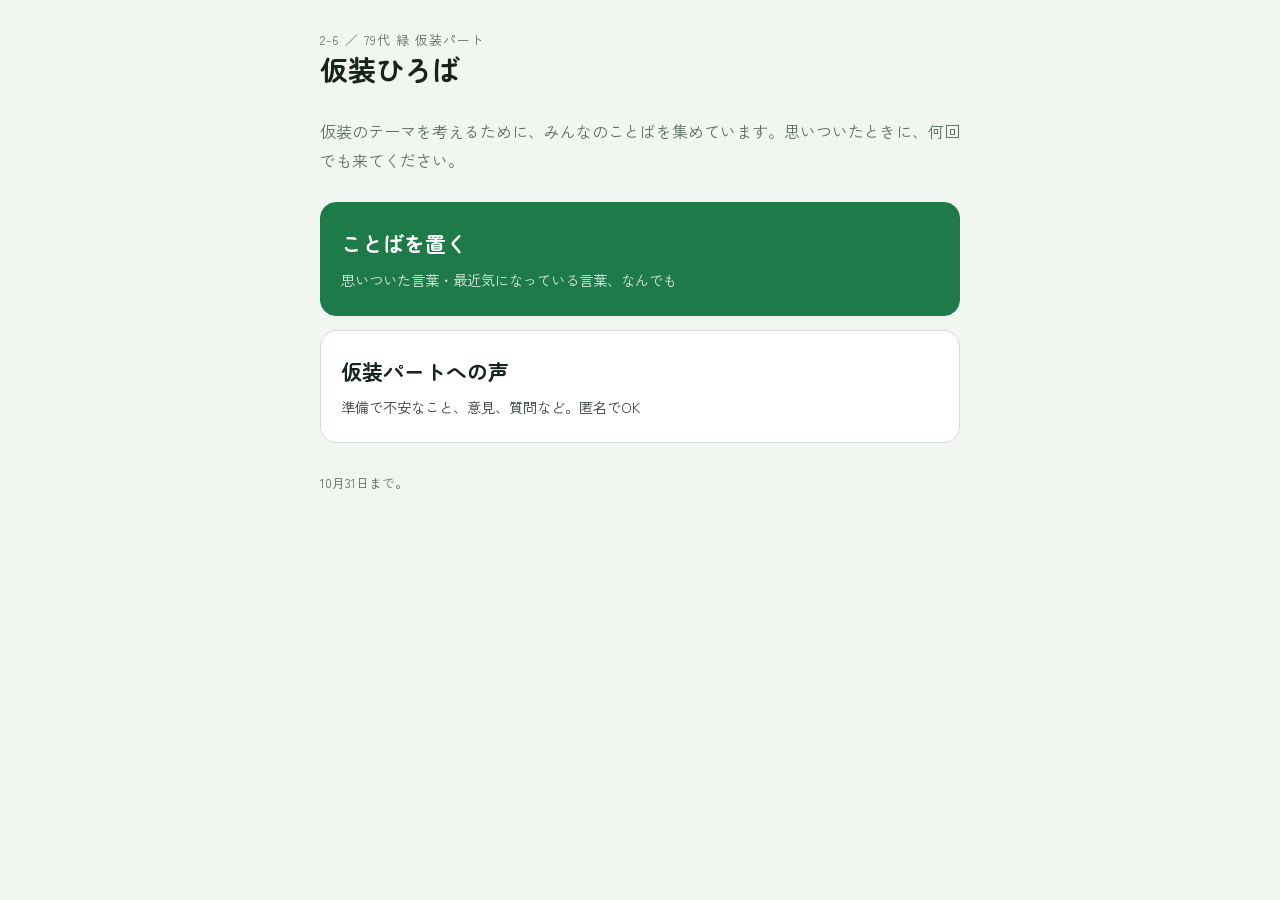
==== index.html @ 7e6b4739 "Add files via upload" ====
<!doctype html>
<html lang="ja">
<head>
<meta charset="utf-8">
<meta name="viewport" content="width=device-width,initial-scale=1,viewport-fit=cover">
<title>79緑 仮装ひろば</title>
<link rel="stylesheet" href="https://fonts.googleapis.com/css2?family=Zen+Maru+Gothic:wght@500;700&family=Zen+Kaku+Gothic+New:wght@400;700&display=swap">
<link rel="stylesheet" href="style.css">
</head>
<body>
<main class="wrap">
  <header>
    <p class="eyebrow">2-6 ／ 79代 緑 仮装パート</p>
    <h1>仮装ひろば</h1>
  </header>
  <p class="lead">仮装のテーマを考えるために、みんなのことばを集めています。思いついたときに、何回でも来てください。</p>

  <nav class="doors">
    <a class="door main" href="kotoba.html">
      <b>ことばを置く</b>
      <span>思いついた言葉・最近気になっている言葉、なんでも</span>
    </a>
    <a class="door" href="koe.html">
      <b>仮装パートへの声</b>
      <span>準備で不安なこと、意見、質問など。匿名でOK</span>
    </a>
  </nav>

  <footer>10月31日まで。</footer>
</main>
</body>
</html>
---- style.css ----
/* 79緑 仮装ひろば：1カラム、緑の葉と土の色。ことばはチップで並べる */
:root{
  --bg:#f2f6f0; --surface:#ffffff; --fg:#16241b; --muted:#5b6e61; --line:#d3ded4;
  --leaf:#1f7a4a; --leaf-ink:#ffffff; --leaf-soft:#dcefe2; --soil:#7a5a36; --warn:#b3541e;
  --display:"Zen Maru Gothic","Hiragino Maru Gothic ProN","Yu Gothic",sans-serif;
  --body:"Zen Kaku Gothic New","Hiragino Kaku Gothic ProN","Yu Gothic","Meiryo",sans-serif;
  color-scheme:light;
}
@media (prefers-color-scheme: dark){
  :root{ --bg:#0f1712; --surface:#17221a; --fg:#e5eee7; --muted:#9bb0a1; --line:#2b3a2f;
    --leaf:#5fc48a; --leaf-ink:#0f1712; --leaf-soft:#1e3828; --soil:#c9a57a; --warn:#f0a26f; color-scheme:dark }
}
*{box-sizing:border-box}
html,body{margin:0}
body{background:var(--bg);color:var(--fg);font-family:var(--body);font-size:16px;line-height:1.8;
  padding-inline:16px;padding-block:28px 64px}
.wrap{max-width:640px;margin-inline:auto;display:flex;flex-direction:column;gap:28px}
h1,h2{font-family:var(--display);line-height:1.35;margin:0;text-wrap:balance}
h1{font-size:1.75rem}
h2{font-size:1.2rem}
p{margin:0}
a{color:var(--leaf)}
.eyebrow{font-size:.8rem;letter-spacing:.08em;color:var(--muted)}
.lead{color:var(--muted)}
.back{font-size:.9rem;text-decoration:none}

.doors{display:grid;gap:14px}
.door{display:flex;flex-direction:column;gap:4px;padding:22px 20px;border-radius:16px;text-decoration:none;
  background:var(--surface);border:1.5px solid var(--line);color:var(--fg)}
.door.main{background:var(--leaf);border-color:var(--leaf);color:var(--leaf-ink)}
.door b{font-family:var(--display);font-size:1.3rem}
.door span{font-size:.9rem;opacity:.85}

.card{background:var(--surface);border:1px solid var(--line);border-radius:14px;padding:18px;display:flex;flex-direction:column;gap:14px}
label{font-weight:700;font-size:.95rem}
.hint{font-weight:400;color:var(--muted);font-size:.85rem}
input[type=text],textarea{font:inherit;color:var(--fg);background:var(--bg);border:1.5px solid var(--line);
  border-radius:10px;padding:10px 12px;width:100%}
textarea{min-height:7em;resize:vertical}
.row{display:flex;gap:8px}
.row input{flex:1;min-width:0}
button{font:inherit;cursor:pointer}
.send{background:var(--leaf);color:var(--leaf-ink);border:0;border-radius:10px;padding:10px 20px;font-weight:700;white-space:nowrap}
.send:disabled{opacity:.5;cursor:default}
.field{display:flex;flex-direction:column;gap:6px}
.chips{display:flex;flex-wrap:wrap;gap:6px}
.chip{background:var(--bg);color:var(--fg);border:1.5px solid var(--line);border-radius:999px;padding:4px 12px;font-size:.9rem}
.chip[aria-pressed="true"]{background:var(--leaf-soft);border-color:var(--leaf)}
details summary{cursor:pointer;color:var(--muted);font-size:.9rem}
details[open] summary{margin-bottom:10px}
details > div{display:flex;flex-direction:column;gap:14px}
button:focus-visible,input:focus-visible,textarea:focus-visible,a:focus-visible,summary:focus-visible{outline:3px solid var(--leaf);outline-offset:2px}

.toast{min-height:1.6em;font-size:.9rem;color:var(--leaf)}
.toast.err{color:var(--warn)}

.wall{display:flex;flex-wrap:wrap;gap:8px}
.word{background:var(--surface);border:1px solid var(--line);border-radius:999px;padding:4px 14px;font-family:var(--display);
  animation:pop .35s ease-out}
.word small{color:var(--muted);font-family:var(--body);margin-left:4px}
.word.mine{border-color:var(--soil)}
.empty{color:var(--muted);font-size:.95rem}
.closed{background:var(--surface);border:1.5px dashed var(--line);border-radius:14px;padding:18px;color:var(--muted)}
@keyframes pop{from{transform:scale(.85)}to{transform:none}}
@media (prefers-reduced-motion: reduce){.word{animation:none}}
footer{color:var(--muted);font-size:.8rem}
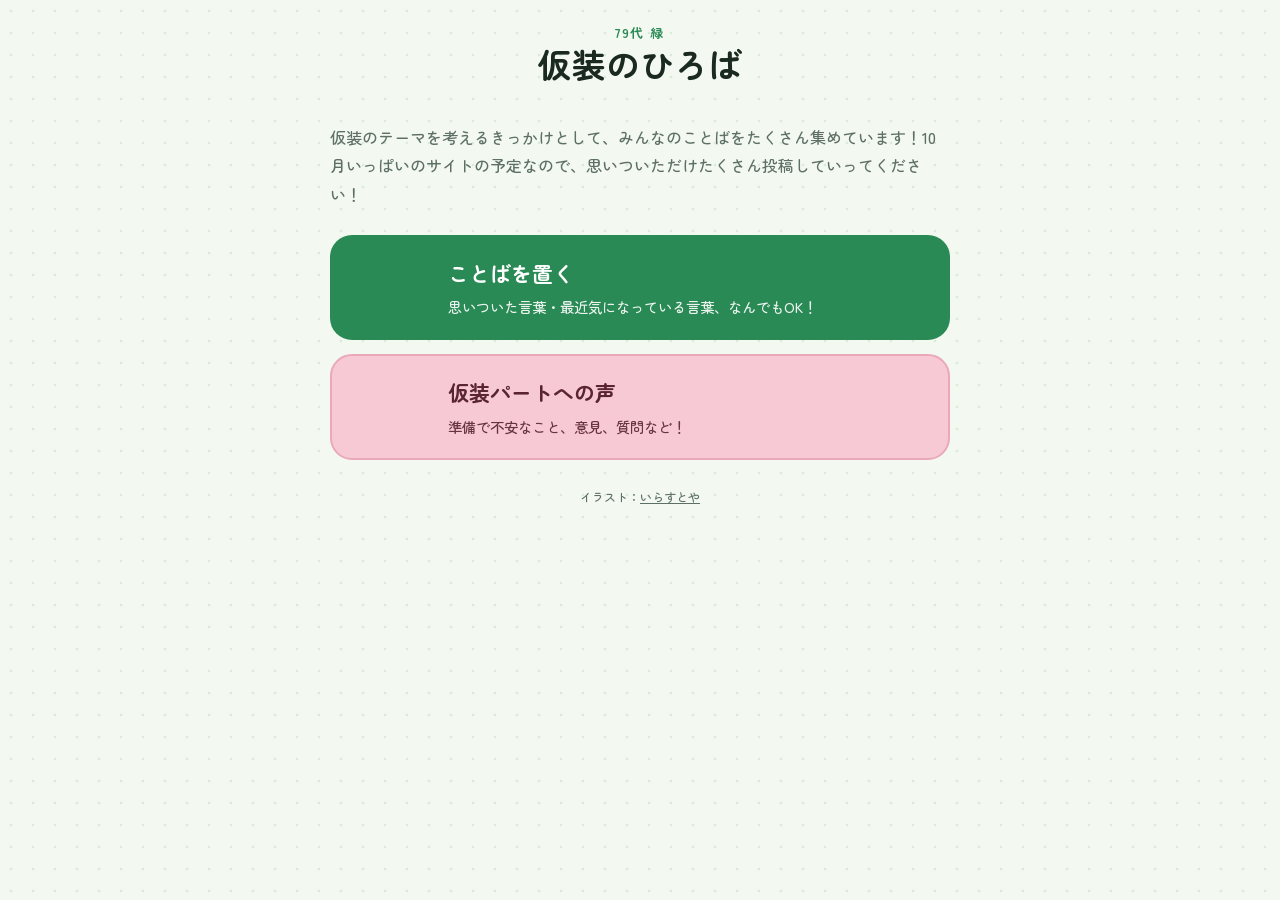
==== commit 6658aad3: "Add files via upload" ====
--- a/index.html
+++ b/index.html
@@ -3,30 +3,38 @@
 <head>
 <meta charset="utf-8">
 <meta name="viewport" content="width=device-width,initial-scale=1,viewport-fit=cover">
-<title>79緑 仮装ひろば</title>
-<link rel="stylesheet" href="https://fonts.googleapis.com/css2?family=Zen+Maru+Gothic:wght@500;700&family=Zen+Kaku+Gothic+New:wght@400;700&display=swap">
+<title>79緑 仮装のひろば</title>
+<link rel="stylesheet" href="https://fonts.googleapis.com/css2?family=Zen+Maru+Gothic:wght@500;700&display=swap">
 <link rel="stylesheet" href="style.css">
 </head>
 <body>
 <main class="wrap">
-  <header>
-    <p class="eyebrow">2-6 ／ 79代 緑 仮装パート</p>
-    <h1>仮装ひろば</h1>
+  <header class="hero">
+    <img src="images/undoukai_class_hata_girl.png" alt="">
+    <h1><span>79代 緑</span>仮装のひろば</h1>
+    <img src="images/undoukai_class_hata_boy.png" alt="">
   </header>
-  <p class="lead">仮装のテーマを考えるために、みんなのことばを集めています。思いついたときに、何回でも来てください。</p>
+
+  <p class="lead">仮装のテーマを考えるきっかけとして、みんなのことばをたくさん集めています！10月いっぱいのサイトの予定なので、思いついただけたくさん投稿していってください！</p>
 
   <nav class="doors">
     <a class="door main" href="kotoba.html">
-      <b>ことばを置く</b>
-      <span>思いついた言葉・最近気になっている言葉、なんでも</span>
+      <img src="images/book_hirameki_keihatsu_woman.png" alt="">
+      <div>
+        <b>ことばを置く</b>
+        <span>思いついた言葉・最近気になっている言葉、なんでもOK！</span>
+      </div>
     </a>
-    <a class="door" href="koe.html">
-      <b>仮装パートへの声</b>
-      <span>準備で不安なこと、意見、質問など。匿名でOK</span>
+    <a class="door sub" href="koe.html">
+      <img src="images/pose_kyosyu_boy.png" alt="">
+      <div>
+        <b>仮装パートへの声</b>
+        <span>準備で不安なこと、意見、質問など！</span>
+      </div>
     </a>
   </nav>
 
-  <footer>10月31日まで。</footer>
+  <p class="credit">イラスト：<a href="https://www.irasutoya.com/" target="_blank" rel="noopener">いらすとや</a></p>
 </main>
 </body>
 </html>
--- a/style.css
+++ b/style.css
@@ -1,66 +1,84 @@
-/* 79緑 仮装ひろば：1カラム、緑の葉と土の色。ことばはチップで並べる */
+/* 79緑 仮装のひろば：1カラム。緑と白にピンクをひとさじ、丸ゴシックで、いらすとやのイラストを添える */
 :root{
-  --bg:#f2f6f0; --surface:#ffffff; --fg:#16241b; --muted:#5b6e61; --line:#d3ded4;
-  --leaf:#1f7a4a; --leaf-ink:#ffffff; --leaf-soft:#dcefe2; --soil:#7a5a36; --warn:#b3541e;
-  --display:"Zen Maru Gothic","Hiragino Maru Gothic ProN","Yu Gothic",sans-serif;
-  --body:"Zen Kaku Gothic New","Hiragino Kaku Gothic ProN","Yu Gothic","Meiryo",sans-serif;
+  --bg:#f3f8f1; --dot:#dcebd8; --surface:#ffffff; --fg:#1b2a20; --muted:#5e7065; --line:#d6e3d6;
+  --leaf:#2a8a55; --leaf-ink:#ffffff; --leaf-soft:#dff1e4;
+  --pink:#f6c9d4; --pink-ink:#5a2433; --pink-line:#eaa9b9;
+  --soil:#b07a45; --warn:#c0532a;
+  --round:"Zen Maru Gothic","Hiragino Maru Gothic ProN","Yu Gothic","Meiryo",sans-serif;
   color-scheme:light;
 }
 @media (prefers-color-scheme: dark){
-  :root{ --bg:#0f1712; --surface:#17221a; --fg:#e5eee7; --muted:#9bb0a1; --line:#2b3a2f;
-    --leaf:#5fc48a; --leaf-ink:#0f1712; --leaf-soft:#1e3828; --soil:#c9a57a; --warn:#f0a26f; color-scheme:dark }
+  :root{ --bg:#0f1712; --dot:#1a2a1f; --surface:#17221a; --fg:#e6efe8; --muted:#9db1a2; --line:#2c3c30;
+    --leaf:#62c78e; --leaf-ink:#0f1712; --leaf-soft:#1f3a2a;
+    --pink:#4a2a33; --pink-ink:#ffdbe3; --pink-line:#7a4554;
+    --soil:#d9a873; --warn:#f0a26f; color-scheme:dark }
 }
 *{box-sizing:border-box}
 html,body{margin:0}
-body{background:var(--bg);color:var(--fg);font-family:var(--body);font-size:16px;line-height:1.8;
-  padding-inline:16px;padding-block:28px 64px}
-.wrap{max-width:640px;margin-inline:auto;display:flex;flex-direction:column;gap:28px}
-h1,h2{font-family:var(--display);line-height:1.35;margin:0;text-wrap:balance}
-h1{font-size:1.75rem}
+body{background-color:var(--bg);background-image:radial-gradient(var(--dot) 1.5px,transparent 1.6px);background-size:22px 22px;
+  color:var(--fg);font-family:var(--round);font-weight:500;font-size:16px;line-height:1.8;
+  padding-inline:16px;padding-block:24px 64px}
+.wrap{max-width:620px;margin-inline:auto;display:flex;flex-direction:column;gap:26px}
+h1,h2{line-height:1.35;margin:0;text-wrap:balance;font-weight:700}
+h1{font-size:1.9rem}
 h2{font-size:1.2rem}
 p{margin:0}
 a{color:var(--leaf)}
-.eyebrow{font-size:.8rem;letter-spacing:.08em;color:var(--muted)}
 .lead{color:var(--muted)}
-.back{font-size:.9rem;text-decoration:none}
+.back{font-size:.9rem;text-decoration:none;font-weight:700}
+
+/* トップの見出し：旗をふる2人で名前をはさむ */
+.hero{display:grid;grid-template-columns:minmax(0,1fr) auto minmax(0,1fr);align-items:end;gap:6px;text-align:center}
+.hero img{width:100%;max-width:120px;height:auto;justify-self:center}
+.hero h1{font-size:2.1rem;padding-bottom:10px}
+.hero h1 span{display:block;font-size:.8rem;color:var(--leaf);letter-spacing:.12em}
+
+/* ページの見出し：右にイラスト */
+.pagehead{display:flex;align-items:center;justify-content:space-between;gap:12px}
+.pagehead h1{font-size:1.65rem;word-break:keep-all;min-width:0}
+.pagehead img{width:96px;max-width:30%;height:auto;flex:none}
 
 .doors{display:grid;gap:14px}
-.door{display:flex;flex-direction:column;gap:4px;padding:22px 20px;border-radius:16px;text-decoration:none;
-  background:var(--surface);border:1.5px solid var(--line);color:var(--fg)}
-.door.main{background:var(--leaf);border-color:var(--leaf);color:var(--leaf-ink)}
-.door b{font-family:var(--display);font-size:1.3rem}
-.door span{font-size:.9rem;opacity:.85}
+.door{display:flex;align-items:center;gap:14px;padding:18px 18px;border-radius:22px;text-decoration:none;
+  border:2px solid transparent;color:var(--fg);transition:transform .15s ease}
+.door:hover{transform:translateY(-2px)}
+.door > div{display:flex;flex-direction:column;gap:2px;min-width:0}
+.door img{width:84px;height:auto;flex:none}
+.door b{font-size:1.3rem}
+.door span{font-size:.9rem;opacity:.9}
+.door.main{background:var(--leaf);color:var(--leaf-ink)}
+.door.sub{background:var(--pink);color:var(--pink-ink);border-color:var(--pink-line)}
 
-.card{background:var(--surface);border:1px solid var(--line);border-radius:14px;padding:18px;display:flex;flex-direction:column;gap:14px}
-label{font-weight:700;font-size:.95rem}
-.hint{font-weight:400;color:var(--muted);font-size:.85rem}
-input[type=text],textarea{font:inherit;color:var(--fg);background:var(--bg);border:1.5px solid var(--line);
-  border-radius:10px;padding:10px 12px;width:100%}
-textarea{min-height:7em;resize:vertical}
+.card{background:var(--surface);border:2px solid var(--line);border-radius:20px;padding:18px;display:flex;flex-direction:column;gap:16px}
+label,.label{font-weight:700;font-size:.95rem}
+.hint{font-weight:500;color:var(--muted);font-size:.85rem}
+.req{color:var(--warn);font-size:.8rem;margin-left:4px}
+input[type=text],textarea{font:inherit;color:var(--fg);background:var(--bg);border:2px solid var(--line);
+  border-radius:14px;padding:10px 12px;width:100%}
+textarea{min-height:6.5em;resize:vertical}
 .row{display:flex;gap:8px}
 .row input{flex:1;min-width:0}
 button{font:inherit;cursor:pointer}
-.send{background:var(--leaf);color:var(--leaf-ink);border:0;border-radius:10px;padding:10px 20px;font-weight:700;white-space:nowrap}
+.send{background:var(--leaf);color:var(--leaf-ink);border:0;border-radius:14px;padding:10px 22px;font-weight:700;white-space:nowrap}
 .send:disabled{opacity:.5;cursor:default}
 .field{display:flex;flex-direction:column;gap:6px}
 .chips{display:flex;flex-wrap:wrap;gap:6px}
-.chip{background:var(--bg);color:var(--fg);border:1.5px solid var(--line);border-radius:999px;padding:4px 12px;font-size:.9rem}
+.chip{background:var(--bg);color:var(--fg);border:2px solid var(--line);border-radius:999px;padding:4px 13px;font-size:.9rem}
 .chip[aria-pressed="true"]{background:var(--leaf-soft);border-color:var(--leaf)}
-details summary{cursor:pointer;color:var(--muted);font-size:.9rem}
-details[open] summary{margin-bottom:10px}
-details > div{display:flex;flex-direction:column;gap:14px}
-button:focus-visible,input:focus-visible,textarea:focus-visible,a:focus-visible,summary:focus-visible{outline:3px solid var(--leaf);outline-offset:2px}
+.chips.warn .chip{border-color:var(--warn)}
+button:focus-visible,input:focus-visible,textarea:focus-visible,a:focus-visible{outline:3px solid var(--leaf);outline-offset:2px}
 
-.toast{min-height:1.6em;font-size:.9rem;color:var(--leaf)}
+.toast{min-height:1.6em;font-size:.9rem;color:var(--leaf);font-weight:700}
 .toast.err{color:var(--warn)}
 
 .wall{display:flex;flex-wrap:wrap;gap:8px}
-.word{background:var(--surface);border:1px solid var(--line);border-radius:999px;padding:4px 14px;font-family:var(--display);
-  animation:pop .35s ease-out}
-.word small{color:var(--muted);font-family:var(--body);margin-left:4px}
+.word{background:var(--surface);border:2px solid var(--line);border-radius:999px;padding:4px 14px;animation:pop .35s ease-out}
+.word:nth-child(3n+2){border-color:var(--pink-line)}
+.word:nth-child(3n+3){border-color:var(--leaf-soft)}
+.word small{color:var(--muted);margin-left:4px}
 .word.mine{border-color:var(--soil)}
 .empty{color:var(--muted);font-size:.95rem}
-.closed{background:var(--surface);border:1.5px dashed var(--line);border-radius:14px;padding:18px;color:var(--muted)}
 @keyframes pop{from{transform:scale(.85)}to{transform:none}}
-@media (prefers-reduced-motion: reduce){.word{animation:none}}
-footer{color:var(--muted);font-size:.8rem}
+@media (prefers-reduced-motion: reduce){.word{animation:none}.door{transition:none}}
+.credit{color:var(--muted);font-size:.75rem;text-align:center}
+.credit a{color:inherit}
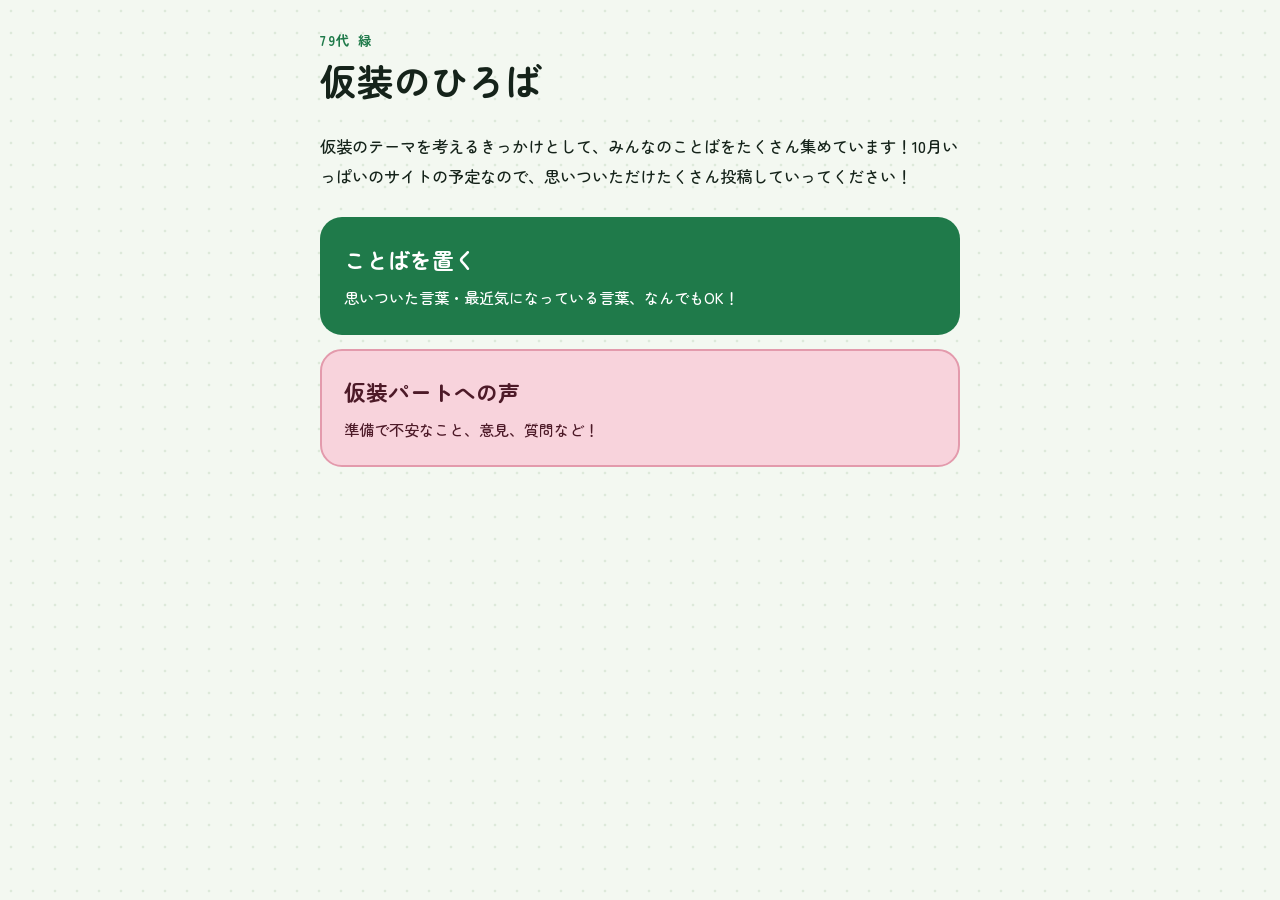
==== commit c47bf619: "Add files via upload" ====
--- a/index.html
+++ b/index.html
@@ -9,32 +9,23 @@
 </head>
 <body>
 <main class="wrap">
-  <header class="hero">
-    <img src="images/undoukai_class_hata_girl.png" alt="">
-    <h1><span>79代 緑</span>仮装のひろば</h1>
-    <img src="images/undoukai_class_hata_boy.png" alt="">
+  <header class="top">
+    <span class="sub">79代 緑</span>
+    <h1>仮装のひろば</h1>
   </header>
 
   <p class="lead">仮装のテーマを考えるきっかけとして、みんなのことばをたくさん集めています！10月いっぱいのサイトの予定なので、思いついただけたくさん投稿していってください！</p>
 
   <nav class="doors">
     <a class="door main" href="kotoba.html">
-      <img src="images/book_hirameki_keihatsu_woman.png" alt="">
-      <div>
-        <b>ことばを置く</b>
-        <span>思いついた言葉・最近気になっている言葉、なんでもOK！</span>
-      </div>
+      <b>ことばを置く</b>
+      <span>思いついた言葉・最近気になっている言葉、なんでもOK！</span>
     </a>
     <a class="door sub" href="koe.html">
-      <img src="images/pose_kyosyu_boy.png" alt="">
-      <div>
-        <b>仮装パートへの声</b>
-        <span>準備で不安なこと、意見、質問など！</span>
-      </div>
+      <b>仮装パートへの声</b>
+      <span>準備で不安なこと、意見、質問など！</span>
     </a>
   </nav>
-
-  <p class="credit">イラスト：<a href="https://www.irasutoya.com/" target="_blank" rel="noopener">いらすとや</a></p>
 </main>
 </body>
 </html>
--- a/style.css
+++ b/style.css
@@ -1,58 +1,51 @@
-/* 79緑 仮装のひろば：1カラム。緑と白にピンクをひとさじ、丸ゴシックで、いらすとやのイラストを添える */
+/* 79緑 仮装のひろば：1カラム。緑と白にピンクをひとさじ、丸ゴシック。ことばは「海」に浮かべて流す */
 :root{
-  --bg:#f3f8f1; --dot:#dcebd8; --surface:#ffffff; --fg:#1b2a20; --muted:#5e7065; --line:#d6e3d6;
-  --leaf:#2a8a55; --leaf-ink:#ffffff; --leaf-soft:#dff1e4;
-  --pink:#f6c9d4; --pink-ink:#5a2433; --pink-line:#eaa9b9;
-  --soil:#b07a45; --warn:#c0532a;
+  --bg:#f3f8f1; --dot:#dde9da; --surface:#ffffff; --fg:#15231a; --muted:#46584c; --line:#cfdccf;
+  --leaf:#1f7a4a; --leaf-ink:#ffffff; --leaf-soft:#dcefe2;
+  --pink:#f8d3dc; --pink-ink:#4d1a28; --pink-line:#e39aac;
+  --warn:#b2401a;
+  --sea-top:#cfeee6; --sea-bottom:#4fa9a0; --sea-ink:#0f2e2b; --bubble:#ffffff; --bubble-line:#9fd4cb; --new:#ffe58a;
   --round:"Zen Maru Gothic","Hiragino Maru Gothic ProN","Yu Gothic","Meiryo",sans-serif;
   color-scheme:light;
 }
 @media (prefers-color-scheme: dark){
-  :root{ --bg:#0f1712; --dot:#1a2a1f; --surface:#17221a; --fg:#e6efe8; --muted:#9db1a2; --line:#2c3c30;
-    --leaf:#62c78e; --leaf-ink:#0f1712; --leaf-soft:#1f3a2a;
-    --pink:#4a2a33; --pink-ink:#ffdbe3; --pink-line:#7a4554;
-    --soil:#d9a873; --warn:#f0a26f; color-scheme:dark }
+  :root{ --bg:#0f1712; --dot:#18261c; --surface:#17221a; --fg:#eef5ef; --muted:#b3c4b8; --line:#33463a;
+    --leaf:#6ed49a; --leaf-ink:#0b1510; --leaf-soft:#1f3a2a;
+    --pink:#5a2d3a; --pink-ink:#ffe3ea; --pink-line:#8d5263;
+    --warn:#ffab80;
+    --sea-top:#123a3a; --sea-bottom:#071c22; --sea-ink:#e6fbf7; --bubble:#1c4646; --bubble-line:#3c7f7a; --new:#7a6420; color-scheme:dark }
 }
 *{box-sizing:border-box}
 html,body{margin:0}
 body{background-color:var(--bg);background-image:radial-gradient(var(--dot) 1.5px,transparent 1.6px);background-size:22px 22px;
   color:var(--fg);font-family:var(--round);font-weight:500;font-size:16px;line-height:1.8;
-  padding-inline:16px;padding-block:24px 64px}
-.wrap{max-width:620px;margin-inline:auto;display:flex;flex-direction:column;gap:26px}
-h1,h2{line-height:1.35;margin:0;text-wrap:balance;font-weight:700}
-h1{font-size:1.9rem}
-h2{font-size:1.2rem}
+  padding-inline:16px;padding-block:28px 64px}
+.wrap{max-width:640px;margin-inline:auto;display:flex;flex-direction:column;gap:26px}
+h1,h2{line-height:1.35;margin:0;text-wrap:balance;font-weight:700;word-break:keep-all}
+h1{font-size:2rem}
+h2{font-size:1.25rem}
 p{margin:0}
 a{color:var(--leaf)}
-.lead{color:var(--muted)}
-.back{font-size:.9rem;text-decoration:none;font-weight:700}
+.lead{color:var(--fg);font-size:1.02rem}
+.back{font-size:.95rem;text-decoration:none;font-weight:700}
 
-/* トップの見出し：旗をふる2人で名前をはさむ */
-.hero{display:grid;grid-template-columns:minmax(0,1fr) auto minmax(0,1fr);align-items:end;gap:6px;text-align:center}
-.hero img{width:100%;max-width:120px;height:auto;justify-self:center}
-.hero h1{font-size:2.1rem;padding-bottom:10px}
-.hero h1 span{display:block;font-size:.8rem;color:var(--leaf);letter-spacing:.12em}
-
-/* ページの見出し：右にイラスト */
-.pagehead{display:flex;align-items:center;justify-content:space-between;gap:12px}
-.pagehead h1{font-size:1.65rem;word-break:keep-all;min-width:0}
-.pagehead img{width:96px;max-width:30%;height:auto;flex:none}
+.top{display:flex;flex-direction:column;gap:4px}
+.top .sub{color:var(--leaf);font-weight:700;letter-spacing:.12em;font-size:.85rem}
+.top h1{font-size:2.3rem}
 
 .doors{display:grid;gap:14px}
-.door{display:flex;align-items:center;gap:14px;padding:18px 18px;border-radius:22px;text-decoration:none;
-  border:2px solid transparent;color:var(--fg);transition:transform .15s ease}
+.door{display:flex;flex-direction:column;gap:4px;padding:22px 22px;border-radius:22px;text-decoration:none;
+  border:2px solid transparent;transition:transform .15s ease}
 .door:hover{transform:translateY(-2px)}
-.door > div{display:flex;flex-direction:column;gap:2px;min-width:0}
-.door img{width:84px;height:auto;flex:none}
-.door b{font-size:1.3rem}
-.door span{font-size:.9rem;opacity:.9}
+.door b{font-size:1.35rem}
+.door span{font-size:.95rem}
 .door.main{background:var(--leaf);color:var(--leaf-ink)}
 .door.sub{background:var(--pink);color:var(--pink-ink);border-color:var(--pink-line)}
 
 .card{background:var(--surface);border:2px solid var(--line);border-radius:20px;padding:18px;display:flex;flex-direction:column;gap:16px}
-label,.label{font-weight:700;font-size:.95rem}
-.hint{font-weight:500;color:var(--muted);font-size:.85rem}
-.req{color:var(--warn);font-size:.8rem;margin-left:4px}
+label,.label{font-weight:700;font-size:1rem}
+.hint{font-weight:500;color:var(--muted);font-size:.88rem}
+.req{color:var(--warn);font-size:.85rem;margin-left:4px;font-weight:700}
 input[type=text],textarea{font:inherit;color:var(--fg);background:var(--bg);border:2px solid var(--line);
   border-radius:14px;padding:10px 12px;width:100%}
 textarea{min-height:6.5em;resize:vertical}
@@ -63,22 +56,44 @@
 .send:disabled{opacity:.5;cursor:default}
 .field{display:flex;flex-direction:column;gap:6px}
 .chips{display:flex;flex-wrap:wrap;gap:6px}
-.chip{background:var(--bg);color:var(--fg);border:2px solid var(--line);border-radius:999px;padding:4px 13px;font-size:.9rem}
-.chip[aria-pressed="true"]{background:var(--leaf-soft);border-color:var(--leaf)}
+.chip{background:var(--surface);color:var(--fg);border:2px solid var(--line);border-radius:999px;padding:4px 13px;font-size:.92rem}
+.chip[aria-pressed="true"]{background:var(--leaf);border-color:var(--leaf);color:var(--leaf-ink)}
 .chips.warn .chip{border-color:var(--warn)}
+.divider{border-top:2px dashed var(--line);padding-top:12px}
 button:focus-visible,input:focus-visible,textarea:focus-visible,a:focus-visible{outline:3px solid var(--leaf);outline-offset:2px}
 
-.toast{min-height:1.6em;font-size:.9rem;color:var(--leaf);font-weight:700}
+.toast{min-height:1.6em;font-size:.95rem;color:var(--leaf);font-weight:700}
 .toast.err{color:var(--warn)}
 
-.wall{display:flex;flex-wrap:wrap;gap:8px}
-.word{background:var(--surface);border:2px solid var(--line);border-radius:999px;padding:4px 14px;animation:pop .35s ease-out}
-.word:nth-child(3n+2){border-color:var(--pink-line)}
-.word:nth-child(3n+3){border-color:var(--leaf-soft)}
-.word small{color:var(--muted);margin-left:4px}
-.word.mine{border-color:var(--soil)}
-.empty{color:var(--muted);font-size:.95rem}
-@keyframes pop{from{transform:scale(.85)}to{transform:none}}
-@media (prefers-reduced-motion: reduce){.word{animation:none}.door{transition:none}}
-.credit{color:var(--muted);font-size:.75rem;text-align:center}
-.credit a{color:inherit}
+/* ===== ことばの海 ===== */
+.seahead{display:flex;align-items:baseline;justify-content:space-between;gap:10px;flex-wrap:wrap}
+.toggle{background:var(--surface);color:var(--fg);border:2px solid var(--line);border-radius:999px;padding:2px 12px;font-size:.85rem}
+.sea{position:relative;border-radius:24px;overflow:hidden;padding-block:18px;
+  background:linear-gradient(180deg,var(--sea-top),var(--sea-bottom));display:flex;flex-direction:column;gap:12px}
+.sea::after{content:"";position:absolute;inset:auto 0 0 0;height:28px;pointer-events:none;
+  background:radial-gradient(18px 10px at 18px 28px,rgba(255,255,255,.35) 98%,transparent) 0 0/36px 28px repeat-x}
+.lane{display:flex;width:max-content;gap:10px;animation:drift var(--dur,40s) linear infinite}
+.lane.rev{animation-direction:reverse}
+.sea:hover .lane,.sea.paused .lane{animation-play-state:paused}
+.lane .w{flex:none}
+@keyframes drift{from{transform:translateX(0)}to{transform:translateX(-50%)}}
+
+.w{display:inline-flex;align-items:center;gap:4px;background:var(--bubble);color:var(--sea-ink);border:2px solid var(--bubble-line);
+  border-radius:999px;padding:4px 14px;font-weight:700;white-space:nowrap;animation:bob 3.2s ease-in-out infinite}
+.w:nth-child(2n){animation-delay:-1.1s}
+.w:nth-child(3n){animation-delay:-2.2s}
+.w small{font-weight:500;opacity:.75}
+.w.mine{background:var(--new)}
+.w.fresh{box-shadow:0 0 0 3px var(--new)}
+@keyframes bob{0%,100%{transform:translateY(0)}50%{transform:translateY(-4px)}}
+
+.list{display:flex;flex-wrap:wrap;gap:8px}
+.list .w{animation:none;background:var(--surface);color:var(--fg);border-color:var(--line)}
+.list .w.mine{background:var(--new);color:var(--sea-ink)}
+.empty{color:var(--muted);font-size:.95rem;padding-inline:18px}
+.sea .empty{color:var(--sea-ink)}
+
+@media (prefers-reduced-motion: reduce){
+  .lane,.w{animation:none!important}
+  .door{transition:none}
+}
